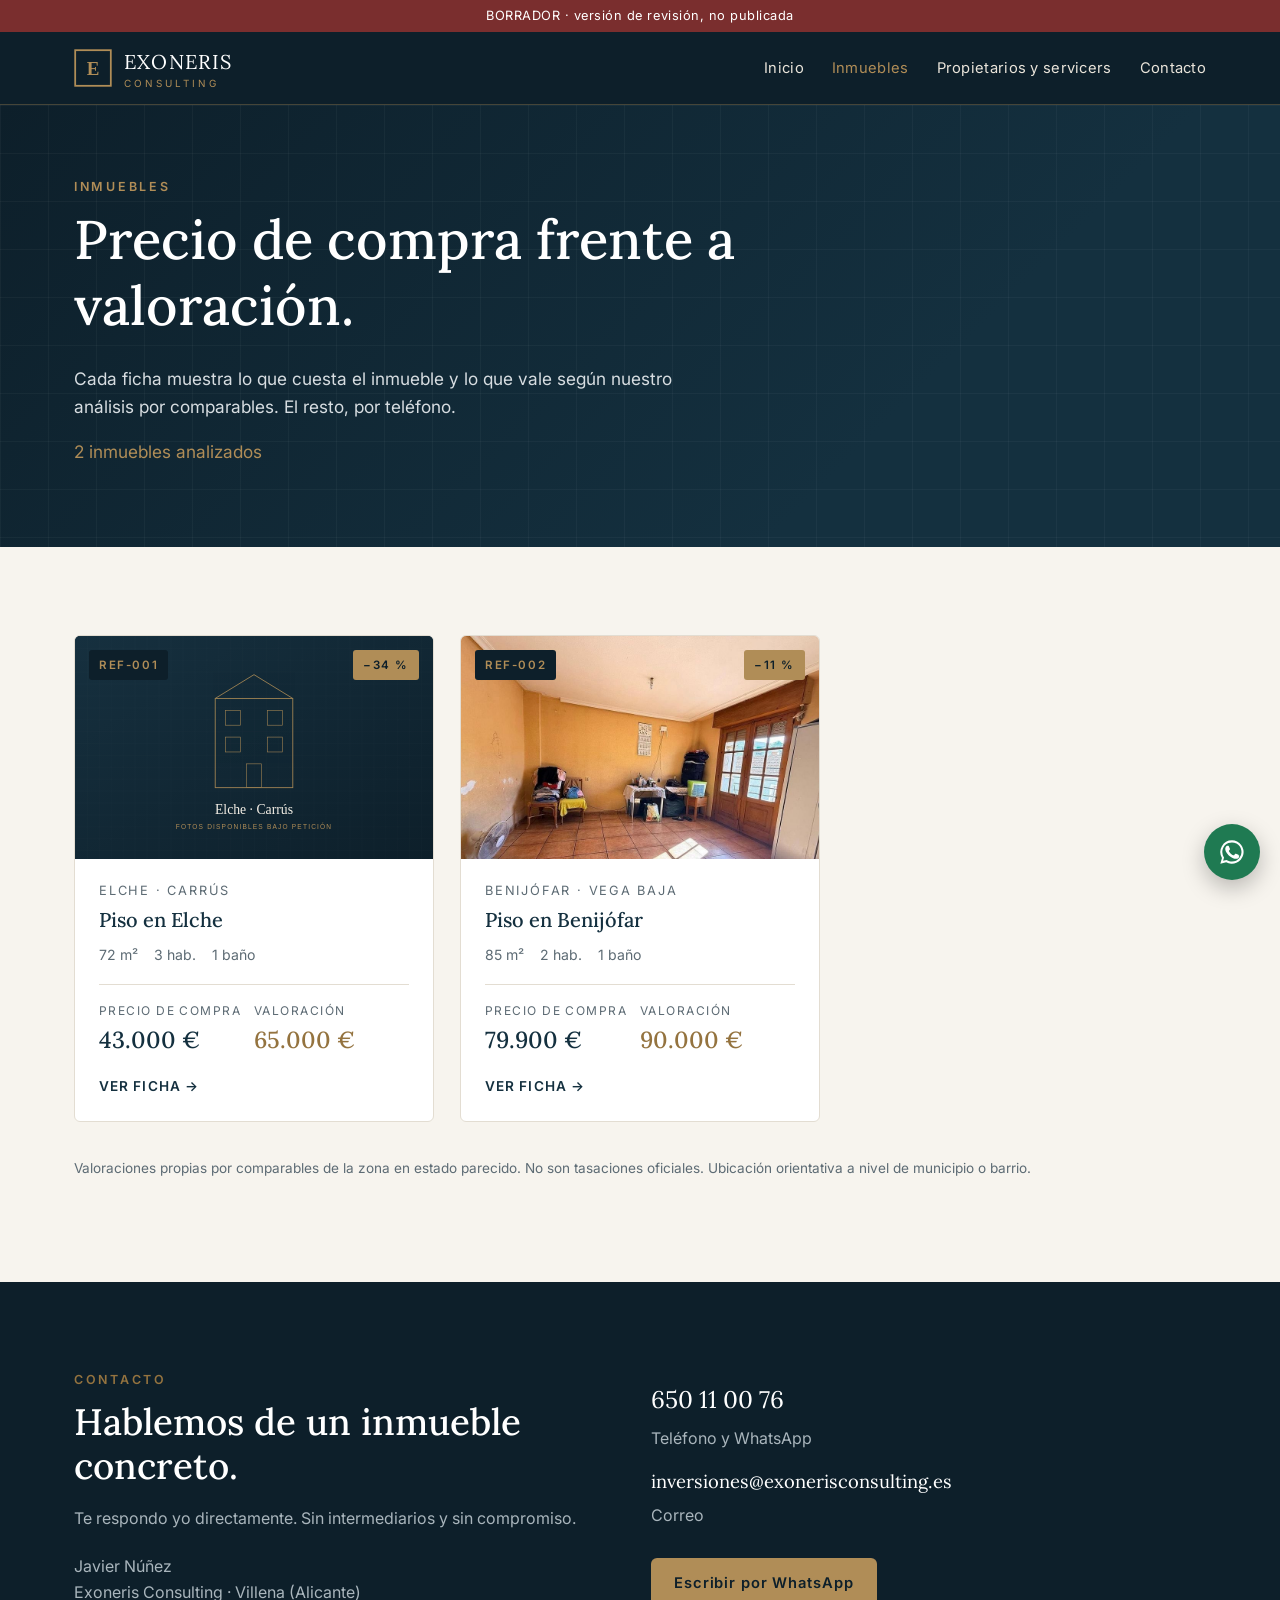
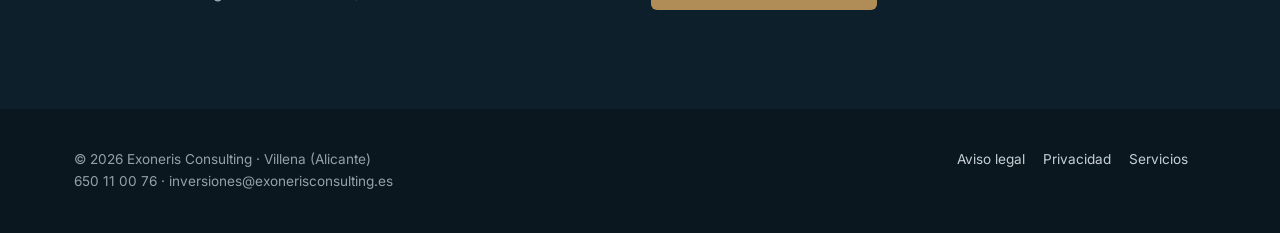
==== inmuebles.html @ ef9eaefe "Borrador web estático para vista previa." ====
<!DOCTYPE html>
<html lang="es">
<head>
<meta charset="utf-8">
<meta name="viewport" content="width=device-width,initial-scale=1">
<title>Inmuebles analizados · Exoneris Consulting</title>
<meta name="description" content="Inmuebles en Alicante, Valencia y Murcia con precio de compra frente a valoración propia.">
<meta name="robots" content="noindex,nofollow"><!-- BORRADOR: quitar al publicar -->
<link rel="icon" href="favicon.svg" type="image/svg+xml">
<link rel="stylesheet" href="assets/css/style.css">
</head>
<body>
<div class="draft-bar">BORRADOR · versión de revisión, no publicada</div>
<header class="site-header"><div class="wrap">
  <a class="brand" href="index.html"><img src="assets/img/logo.svg" alt=""><span class="name">EXONERIS<small>Consulting</small></span></a>
  <button class="menu-toggle" aria-label="Menú" aria-expanded="false">☰</button>
  <nav class="nav"><a href="index.html">Inicio</a><a href="inmuebles.html" class="active">Inmuebles</a><a href="servicios.html">Propietarios y servicers</a><a href="index.html#contacto">Contacto</a></nav>
</div></header>
<main>

<section class="hero" style="padding:72px 0 64px"><div class="wrap">
  <span class="eyebrow" style="color:var(--gold)">Inmuebles</span>
  <h1>Precio de compra frente a valoración.</h1>
  <p class="lead">Cada ficha muestra lo que cuesta el inmueble y lo que vale según nuestro análisis por comparables. El resto, por teléfono.</p>
  <p class="lead" id="contador" style="color:var(--gold);margin-top:16px"></p>
</div></section>
<section><div class="wrap">
  <div class="props" id="lista"><div class="empty">Cargando…</div></div>
  <p class="muted" style="font-size:.85rem;margin-top:36px">Valoraciones propias por comparables de la zona en estado parecido. No son tasaciones oficiales. Ubicación orientativa a nivel de municipio o barrio.</p>
</div></section>
<section class="contact" id="contacto"><div class="wrap grid-2">
  <div><span class="eyebrow">Contacto</span><h2>Hablemos de un inmueble concreto.</h2>
  <p class="muted">Te respondo yo directamente. Sin intermediarios y sin compromiso.</p>
  <p class="muted" style="margin-top:22px">Javier Núñez<br>Exoneris Consulting · Villena (Alicante)</p></div>
  <div>
    <a class="line" href="https://wa.me/34650110076?text=Hola%2C%20quiero%20informaci%C3%B3n" target="_blank" rel="noopener">650 11 00 76</a>
    <p class="muted">Teléfono y WhatsApp</p>
    <a class="line" style="font-size:1.15rem" href="mailto:inversiones@exonerisconsulting.es">inversiones@exonerisconsulting.es</a>
    <p class="muted">Correo</p>
    <a class="btn btn-gold" style="margin-top:14px" href="https://wa.me/34650110076?text=Hola%2C%20quiero%20informaci%C3%B3n" target="_blank" rel="noopener">Escribir por WhatsApp</a>
  </div>
</div></section>

</main>
<footer><div class="wrap">
  <div>© 2026 Exoneris Consulting · Villena (Alicante)<br>650 11 00 76 · inversiones@exonerisconsulting.es</div>
  <div><a href="aviso-legal.html">Aviso legal</a><a href="privacidad.html">Privacidad</a><a href="servicios.html">Servicios</a></div>
</div></footer>
<a class="wa-float" href="https://wa.me/34650110076?text=Hola%2C%20quiero%20informaci%C3%B3n" target="_blank" rel="noopener" aria-label="WhatsApp"><svg viewBox="0 0 24 24" aria-hidden="true"><path d="M17.5 14.4c-.3-.1-1.7-.8-2-.9-.3-.1-.5-.1-.7.1-.2.3-.8.9-.9 1.1-.2.2-.3.2-.6.1-.3-.1-1.2-.5-2.3-1.4-.9-.8-1.4-1.7-1.6-2-.2-.3 0-.5.1-.6l.4-.5c.1-.2.2-.3.3-.5.1-.2 0-.4 0-.5l-.9-2.2c-.2-.6-.5-.5-.7-.5h-.6c-.2 0-.5.1-.8.4-.3.3-1 1-1 2.5s1.1 2.9 1.2 3.1c.1.2 2.1 3.2 5.1 4.5.7.3 1.3.5 1.7.6.7.2 1.4.2 1.9.1.6-.1 1.7-.7 1.9-1.4.2-.7.2-1.2.2-1.4-.1-.1-.3-.2-.6-.3zM12 2a10 10 0 0 0-8.6 15.1L2 22l5-1.3A10 10 0 1 0 12 2zm0 18.2c-1.5 0-3-.4-4.3-1.2l-.3-.2-3 .8.8-2.9-.2-.3A8.2 8.2 0 1 1 12 20.2z"/></svg></a>
<script src="assets/js/app.js"></script>
</body>
</html>
---- assets/css/style.css ----
@font-face{font-family:"Lora";src:url("../fonts/Lora.ttf") format("truetype");font-weight:400 700;font-display:swap}
@font-face{font-family:"Inter";src:url("../fonts/Inter.ttf") format("truetype");font-weight:300 800;font-display:swap}
:root{
  --navy:#14303f;--navy-2:#0d1f2a;--gold:#b08d57;--gold-2:#94733f;
  --ivory:#f7f4ee;--paper:#fff;--ink:#1d2a33;--muted:#5d6b74;--line:#e3ddd2;
  --ok:#2f6b4f;--radius:6px;--max:1180px;
  --serif:"Lora",Georgia,"Times New Roman",serif;--sans:"Inter",system-ui,-apple-system,"Segoe UI",Arial,sans-serif;
}
*{box-sizing:border-box}
html{scroll-behavior:smooth}
body{margin:0;font-family:var(--sans);color:var(--ink);background:var(--ivory);line-height:1.6;font-size:16px;-webkit-font-smoothing:antialiased}
img{max-width:100%;display:block}
a{color:var(--navy)}
h1,h2,h3{font-family:var(--serif);font-weight:500;line-height:1.2;color:var(--navy);margin:0 0 .5em}
h1{font-size:clamp(2rem,4.6vw,3.4rem)}
h2{font-size:clamp(1.6rem,3vw,2.3rem)}
h3{font-size:1.25rem}
p{margin:0 0 1em}
.wrap{max-width:var(--max);margin:0 auto;padding:0 24px}
.eyebrow{font-size:.78rem;letter-spacing:.22em;text-transform:uppercase;color:var(--gold-2);font-weight:600;margin-bottom:.8em;display:block}
.muted{color:var(--muted)}
.draft-bar{background:#7a2e2e;color:#fff;text-align:center;font-size:.8rem;padding:6px 12px;letter-spacing:.04em}

/* Cabecera */
.site-header{background:var(--navy-2);color:#fff;position:sticky;top:0;z-index:50;border-bottom:1px solid rgba(176,141,87,.35)}
.site-header .wrap{display:flex;align-items:center;justify-content:space-between;height:72px}
.brand{display:flex;align-items:center;gap:12px;color:#fff;text-decoration:none}
.brand img{width:38px;height:38px}
.brand .name{font-family:var(--serif);font-size:1.25rem;letter-spacing:.06em}
.brand .name small{display:block;font-family:var(--sans);font-size:.62rem;letter-spacing:.32em;color:var(--gold);text-transform:uppercase;margin-top:-2px}
.nav{display:flex;gap:28px;align-items:center}
.nav a{color:#e9e4da;text-decoration:none;font-size:.92rem;letter-spacing:.02em}
.nav a:hover,.nav a.active{color:var(--gold)}
.nav .btn{color:var(--navy-2)}
.menu-toggle{display:none;background:none;border:1px solid rgba(255,255,255,.3);color:#fff;border-radius:4px;padding:6px 10px;font-size:1rem;cursor:pointer}

/* Botones */
.btn{display:inline-flex;align-items:center;gap:8px;justify-content:center;padding:13px 22px;border-radius:var(--radius);font-weight:600;font-size:.92rem;letter-spacing:.06em;text-decoration:none;border:1px solid transparent;cursor:pointer;transition:.2s}
.btn-gold{background:var(--gold);color:var(--navy-2)}
.btn-gold:hover{background:#c29c63}
.btn-outline{border-color:var(--gold);color:var(--gold);background:transparent}
.btn-outline:hover{background:rgba(176,141,87,.1)}
.btn-navy{background:var(--navy);color:#fff}
.btn-navy:hover{background:var(--navy-2)}
.btn-wa{background:#1f7a52;color:#fff;font-size:1rem;padding:16px 26px}
.btn-wa:hover{background:#18633f}
.btn svg{width:18px;height:18px}

/* Hero */
.hero{background:linear-gradient(135deg,var(--navy-2),var(--navy) 70%);color:#fff;padding:110px 0 100px;position:relative;overflow:hidden}
.hero::after{content:"";position:absolute;inset:0;background-image:linear-gradient(rgba(255,255,255,.035) 1px,transparent 1px),linear-gradient(90deg,rgba(255,255,255,.035) 1px,transparent 1px);background-size:48px 48px;pointer-events:none}
.hero .wrap{position:relative;z-index:1}
.hero h1{color:#fff;max-width:14em}
.hero .lema{font-family:var(--serif);font-style:italic;color:var(--gold);font-size:clamp(1.2rem,2.2vw,1.6rem);margin-bottom:1.2em}
.hero p.lead{color:#d7dde1;max-width:36em;font-size:1.08rem}
.hero .actions{display:flex;gap:14px;flex-wrap:wrap;margin-top:28px}
.hero .facts{display:flex;gap:44px;flex-wrap:wrap;margin-top:64px;padding-top:28px;border-top:1px solid rgba(176,141,87,.35)}
.hero .facts div{font-size:.85rem;color:#b9c3c9;letter-spacing:.04em}
.hero .facts strong{display:block;font-family:var(--serif);font-weight:500;font-size:1.5rem;color:#fff;letter-spacing:0}

section{padding:88px 0}
section.alt{background:var(--paper)}
.section-head{max-width:640px;margin-bottom:44px}

/* Servicios */
.grid-4{display:grid;grid-template-columns:repeat(4,1fr);gap:22px}
.grid-3{display:grid;grid-template-columns:repeat(3,1fr);gap:22px}
.grid-2{display:grid;grid-template-columns:repeat(2,1fr);gap:22px}
.card{background:var(--paper);border:1px solid var(--line);border-radius:var(--radius);padding:30px 26px}
section.alt .card{background:var(--ivory)}
.card .num{font-family:var(--serif);color:var(--gold);font-size:1.6rem;display:block;margin-bottom:10px}
.card p{color:var(--muted);font-size:.95rem;margin:0}

/* Método */
.steps{counter-reset:s;display:grid;grid-template-columns:repeat(3,1fr);gap:0;border-top:1px solid var(--line)}
.steps li{list-style:none;padding:28px 24px 0 0}
.steps li::before{counter-increment:s;content:"0" counter(s);font-family:var(--serif);color:var(--gold);font-size:1.1rem;display:block;margin-bottom:8px}
.steps{padding:0;margin:0}
.steps strong{display:block;color:var(--navy);margin-bottom:4px}
.steps span{color:var(--muted);font-size:.95rem}

/* Zona */
.zona{display:grid;grid-template-columns:1.1fr .9fr;gap:56px;align-items:center}
.zona ul{list-style:none;padding:0;margin:0}
.zona li{display:flex;justify-content:space-between;padding:16px 0;border-bottom:1px solid var(--line);font-family:var(--serif);font-size:1.25rem;color:var(--navy)}
.zona li span{font-family:var(--sans);font-size:.85rem;color:var(--muted);align-self:center}

/* Tarjetas de inmuebles */
.props{display:grid;grid-template-columns:repeat(auto-fill,minmax(330px,1fr));gap:26px}
.prop{background:var(--paper);border:1px solid var(--line);border-radius:var(--radius);overflow:hidden;display:flex;flex-direction:column;text-decoration:none;color:inherit;transition:box-shadow .2s,transform .2s}
.prop:hover{box-shadow:0 14px 34px rgba(13,31,42,.12);transform:translateY(-2px)}
.prop .ph{aspect-ratio:16/10;background:var(--navy);position:relative;overflow:hidden}
.prop .ph img{width:100%;height:100%;object-fit:cover}
.badge{position:absolute;top:14px;left:14px;background:var(--navy-2);color:var(--gold);font-size:.72rem;letter-spacing:.14em;padding:6px 10px;border-radius:3px;font-weight:600}
.badge.disc{left:auto;right:14px;background:var(--gold);color:var(--navy-2)}
.prop .body{padding:22px 24px 24px;display:flex;flex-direction:column;flex:1}
.prop .loc{font-size:.8rem;letter-spacing:.14em;text-transform:uppercase;color:var(--muted)}
.prop h3{margin:.3em 0 .6em}
.specs{display:flex;gap:16px;flex-wrap:wrap;font-size:.88rem;color:var(--muted);margin-bottom:18px}
.prices{display:grid;grid-template-columns:1fr 1fr;border-top:1px solid var(--line);padding-top:16px;margin-top:auto}
.prices div{font-size:.75rem;letter-spacing:.12em;text-transform:uppercase;color:var(--muted)}
.prices strong{display:block;font-family:var(--serif);font-size:1.45rem;font-weight:500;color:var(--navy);letter-spacing:0;text-transform:none}
.prices .val strong{color:var(--gold-2)}
.prop .more{margin-top:18px;font-size:.85rem;font-weight:600;letter-spacing:.08em;color:var(--navy);text-transform:uppercase}

/* Ficha */
.ficha-top{padding-top:44px;padding-bottom:24px}
.crumbs{font-size:.85rem;color:var(--muted);margin-bottom:18px}
.crumbs a{color:var(--muted)}
.ficha{display:grid;grid-template-columns:1.45fr 1fr;gap:44px;align-items:start;padding-bottom:88px}
.gallery .main{aspect-ratio:16/10;background:var(--navy);border-radius:var(--radius);overflow:hidden}
.gallery .main img{width:100%;height:100%;object-fit:cover}
.thumbs{display:grid;grid-template-columns:repeat(5,1fr);gap:8px;margin-top:8px}
.thumbs button{padding:0;border:2px solid transparent;border-radius:4px;overflow:hidden;cursor:pointer;aspect-ratio:16/10;background:none}
.thumbs button.on{border-color:var(--gold)}
.thumbs img{width:100%;height:100%;object-fit:cover}
.panel{background:var(--paper);border:1px solid var(--line);border-radius:var(--radius);padding:30px;position:sticky;top:96px}
.panel .ref{font-size:.75rem;letter-spacing:.18em;color:var(--gold-2);font-weight:600}
.compare{margin:22px 0;border:1px solid var(--line);border-radius:var(--radius);overflow:hidden}
.compare .row{display:flex;justify-content:space-between;align-items:baseline;padding:16px 18px;border-bottom:1px solid var(--line)}
.compare .row:last-child{border-bottom:none}
.compare .row span{font-size:.78rem;letter-spacing:.12em;text-transform:uppercase;color:var(--muted)}
.compare .row strong{font-family:var(--serif);font-weight:500;font-size:1.6rem;color:var(--navy)}
.compare .row.val strong{color:var(--gold-2)}
.compare .row.disc{background:var(--navy);}
.compare .row.disc span{color:#c9d2d7}
.compare .row.disc strong{color:#fff;font-size:1.3rem}
.dl{display:grid;grid-template-columns:1fr 1fr;gap:10px 18px;margin:0 0 20px;font-size:.92rem}
.dl dt{color:var(--muted)}
.dl dd{margin:0;text-align:right;font-weight:500}
.cta-box{border-top:1px solid var(--line);padding-top:22px;text-align:center}
.cta-box p{font-size:.95rem;color:var(--muted)}
.cta-box .btn{width:100%;margin-bottom:10px}
.nota{font-size:.78rem;color:var(--muted);margin-top:14px}

/* Contacto */
.contact{background:var(--navy-2);color:#fff}
.contact h2{color:#fff}
.contact .grid-2{align-items:center}
.contact a.line{display:block;color:#fff;text-decoration:none;font-family:var(--serif);font-size:1.5rem;margin-bottom:6px}
.contact .muted{color:#a9b5bc}

/* Pie */
footer{background:#0a171f;color:#93a1a9;font-size:.85rem;padding:40px 0}
footer .wrap{display:flex;justify-content:space-between;gap:20px;flex-wrap:wrap}
footer a{color:#c7cfd4;text-decoration:none;margin-right:18px}
footer a:hover{color:var(--gold)}

/* Textos legales */
.legal{max-width:820px;padding:64px 24px 88px;margin:0 auto}
.legal h2{font-size:1.35rem;margin-top:1.6em}
.revisar{background:#fff3cd;border:1px solid #e6cf7a;padding:2px 6px;border-radius:3px;font-size:.85em;font-weight:600;color:#6b5300}
.aviso-revisar{background:#fff3cd;border:1px solid #e6cf7a;padding:14px 18px;border-radius:var(--radius);margin-bottom:28px;color:#6b5300;font-size:.92rem}

.empty{padding:30px;border:1px dashed var(--line);border-radius:var(--radius);color:var(--muted);text-align:center}
.wa-float{position:fixed;right:20px;bottom:20px;width:56px;height:56px;border-radius:50%;background:#1f7a52;display:flex;align-items:center;justify-content:center;box-shadow:0 8px 22px rgba(0,0,0,.25);z-index:60}
.wa-float svg{width:28px;height:28px;fill:#fff}

@media (max-width:980px){
  .grid-4{grid-template-columns:repeat(2,1fr)}
  .grid-3,.steps{grid-template-columns:1fr}
  .ficha,.zona,.grid-2{grid-template-columns:1fr}
  .panel{position:static}
}
@media (max-width:760px){
  .menu-toggle{display:block}
  .nav{display:none;position:absolute;top:72px;left:0;right:0;background:var(--navy-2);flex-direction:column;align-items:flex-start;padding:18px 24px 24px;gap:16px;border-bottom:1px solid rgba(176,141,87,.35)}
  .nav.open{display:flex}
  .grid-4{grid-template-columns:1fr}
  .hero{padding:72px 0 64px}
  .hero .facts{gap:24px;margin-top:40px}
  section{padding:64px 0}
  .props{grid-template-columns:1fr}
  .thumbs{grid-template-columns:repeat(4,1fr)}
}
.compare .row strong,.prices strong{white-space:nowrap}
.compare .row{gap:12px}
@media (max-width:760px){.compare .row strong{font-size:1.35rem}.compare .row.disc strong{font-size:1.15rem}.panel{padding:22px}}
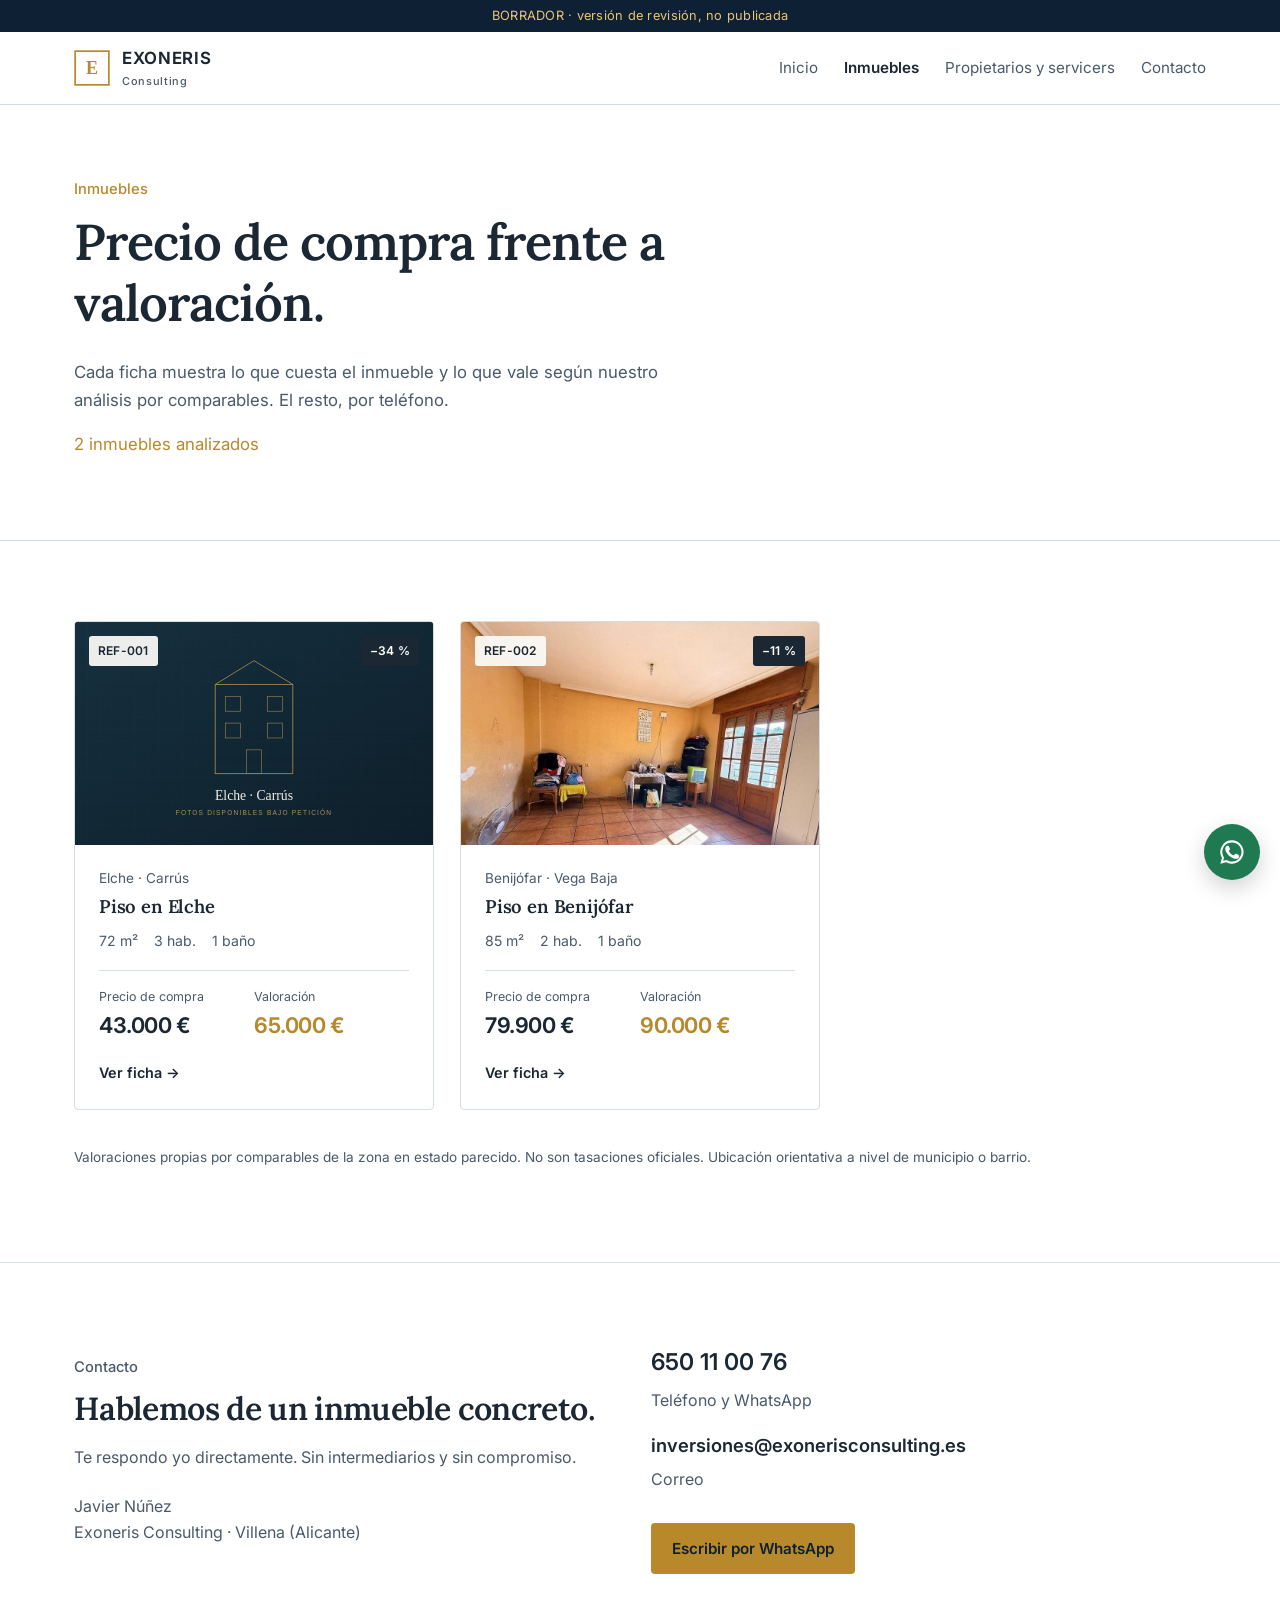
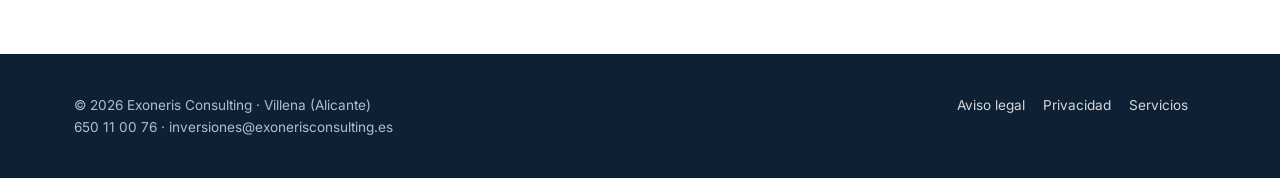
==== commit bab29998: "Portada v4: cobertura en toda España y paleta blanco, dorado y azul del logo." ====
--- a/inmuebles.html
+++ b/inmuebles.html
@@ -4,7 +4,7 @@
 <meta charset="utf-8">
 <meta name="viewport" content="width=device-width,initial-scale=1">
 <title>Inmuebles analizados · Exoneris Consulting</title>
-<meta name="description" content="Inmuebles en Alicante, Valencia y Murcia con precio de compra frente a valoración propia.">
+<meta name="description" content="Inmuebles en toda España con precio de compra frente a valoración propia.">
 <meta name="robots" content="noindex,nofollow"><!-- BORRADOR: quitar al publicar -->
 <link rel="icon" href="favicon.svg" type="image/svg+xml">
 <link rel="stylesheet" href="assets/css/style.css">
--- a/assets/css/style.css
+++ b/assets/css/style.css
@@ -1,130 +1,148 @@
+@font-face{font-family:"Inter";src:url("../fonts/Inter.ttf") format("truetype");font-weight:300 800;font-display:swap}
 @font-face{font-family:"Lora";src:url("../fonts/Lora.ttf") format("truetype");font-weight:400 700;font-display:swap}
-@font-face{font-family:"Inter";src:url("../fonts/Inter.ttf") format("truetype");font-weight:300 800;font-display:swap}
 :root{
-  --navy:#14303f;--navy-2:#0d1f2a;--gold:#b08d57;--gold-2:#94733f;
-  --ivory:#f7f4ee;--paper:#fff;--ink:#1d2a33;--muted:#5d6b74;--line:#e3ddd2;
-  --ok:#2f6b4f;--radius:6px;--max:1180px;
-  --serif:"Lora",Georgia,"Times New Roman",serif;--sans:"Inter",system-ui,-apple-system,"Segoe UI",Arial,sans-serif;
+  --ink:#1b2733;--muted:#4a5a6a;--paper:#ffffff;--white:#ffffff;--line:#d5dde5;
+  --accent:#b8892b;--accent-2:#7a5410;--ok:#1f7a4d;
+  --navy:#0e2033;--navy-2:#16304a;--navy-3:#1f3f5e;
+  --gold:#b8892b;--gold-2:#7a5410;--gold-light:#e8c477;--ivory:#ffffff;
+  --sand:#fbf1dc;--draft-h:32px;--header-h:72px;
+  --radius:4px;--max:1180px;
+  --sans:"Inter",system-ui,-apple-system,"Segoe UI",Arial,sans-serif;
+  --serif:"Lora",Georgia,"Times New Roman",serif;
 }
 *{box-sizing:border-box}
 html{scroll-behavior:smooth}
-body{margin:0;font-family:var(--sans);color:var(--ink);background:var(--ivory);line-height:1.6;font-size:16px;-webkit-font-smoothing:antialiased}
+body{margin:0;font-family:var(--sans);color:var(--ink);background:var(--paper);line-height:1.65;font-size:16px;-webkit-font-smoothing:antialiased}
 img{max-width:100%;display:block}
-a{color:var(--navy)}
-h1,h2,h3{font-family:var(--serif);font-weight:500;line-height:1.2;color:var(--navy);margin:0 0 .5em}
-h1{font-size:clamp(2rem,4.6vw,3.4rem)}
-h2{font-size:clamp(1.6rem,3vw,2.3rem)}
-h3{font-size:1.25rem}
+a{color:var(--ink)}
+h1,h2,h3{font-family:var(--serif);font-weight:600;line-height:1.22;letter-spacing:-.02em;color:var(--ink);margin:0 0 .5em}
+h1{font-size:clamp(2rem,4.4vw,3.15rem)}
+h2{font-size:clamp(1.45rem,2.6vw,2rem)}
+h3{font-size:1.15rem;letter-spacing:-.01em}
 p{margin:0 0 1em}
 .wrap{max-width:var(--max);margin:0 auto;padding:0 24px}
-.eyebrow{font-size:.78rem;letter-spacing:.22em;text-transform:uppercase;color:var(--gold-2);font-weight:600;margin-bottom:.8em;display:block}
+.eyebrow,.section-label{font-size:.92rem;letter-spacing:0;text-transform:none;color:var(--muted);font-weight:500;margin:0 0 .65em;display:block}
 .muted{color:var(--muted)}
-.draft-bar{background:#7a2e2e;color:#fff;text-align:center;font-size:.8rem;padding:6px 12px;letter-spacing:.04em}
+.draft-bar{background:var(--navy);color:var(--gold-light);text-align:center;font-size:.8rem;padding:6px 12px;letter-spacing:.02em;line-height:1.35;position:sticky;top:0;z-index:80;min-height:var(--draft-h);display:flex;align-items:center;justify-content:center;box-sizing:border-box}
 
 /* Cabecera */
-.site-header{background:var(--navy-2);color:#fff;position:sticky;top:0;z-index:50;border-bottom:1px solid rgba(176,141,87,.35)}
+.site-header{background:var(--white);color:var(--ink);position:sticky;top:var(--draft-h);z-index:70;border-bottom:1px solid var(--line)}
 .site-header .wrap{display:flex;align-items:center;justify-content:space-between;height:72px}
-.brand{display:flex;align-items:center;gap:12px;color:#fff;text-decoration:none}
-.brand img{width:38px;height:38px}
-.brand .name{font-family:var(--serif);font-size:1.25rem;letter-spacing:.06em}
-.brand .name small{display:block;font-family:var(--sans);font-size:.62rem;letter-spacing:.32em;color:var(--gold);text-transform:uppercase;margin-top:-2px}
-.nav{display:flex;gap:28px;align-items:center}
-.nav a{color:#e9e4da;text-decoration:none;font-size:.92rem;letter-spacing:.02em}
-.nav a:hover,.nav a.active{color:var(--gold)}
-.nav .btn{color:var(--navy-2)}
-.menu-toggle{display:none;background:none;border:1px solid rgba(255,255,255,.3);color:#fff;border-radius:4px;padding:6px 10px;font-size:1rem;cursor:pointer}
+.brand{display:flex;align-items:center;gap:12px;color:var(--ink);text-decoration:none}
+.brand img{width:36px;height:36px}
+.logo-on-dark{display:none}
+.brand .name{font-family:var(--sans);font-size:1.05rem;letter-spacing:.04em;font-weight:650}
+.brand .name small{display:block;font-family:var(--sans);font-size:.68rem;letter-spacing:.06em;color:var(--muted);text-transform:none;font-weight:500;margin-top:1px}
+.nav{display:flex;gap:26px;align-items:center}
+.nav a{color:var(--muted);text-decoration:none;font-size:.95rem}
+.nav a:hover,.nav a.active{color:var(--ink);font-weight:600}
+.nav .btn{color:var(--white)}
+.menu-toggle{display:none;background:none;border:1px solid var(--line);color:var(--ink);border-radius:4px;padding:6px 10px;font-size:1rem;cursor:pointer}
 
 /* Botones */
-.btn{display:inline-flex;align-items:center;gap:8px;justify-content:center;padding:13px 22px;border-radius:var(--radius);font-weight:600;font-size:.92rem;letter-spacing:.06em;text-decoration:none;border:1px solid transparent;cursor:pointer;transition:.2s}
-.btn-gold{background:var(--gold);color:var(--navy-2)}
-.btn-gold:hover{background:#c29c63}
-.btn-outline{border-color:var(--gold);color:var(--gold);background:transparent}
-.btn-outline:hover{background:rgba(176,141,87,.1)}
+.btn{display:inline-flex;align-items:center;gap:8px;justify-content:center;padding:12px 20px;border-radius:var(--radius);font-weight:600;font-size:.95rem;letter-spacing:0;text-decoration:none;border:1px solid transparent;cursor:pointer;transition:background .15s,border-color .15s,color .15s}
+.btn-gold{background:var(--gold);color:var(--navy)}
+.btn-gold:hover{background:#c49a3a;color:var(--navy)}
+.btn-outline{border-color:var(--navy);color:var(--navy);background:transparent}
+.btn-outline:hover{background:rgba(14,32,51,.06)}
 .btn-navy{background:var(--navy);color:#fff}
 .btn-navy:hover{background:var(--navy-2)}
 .btn-wa{background:#1f7a52;color:#fff;font-size:1rem;padding:16px 26px}
 .btn-wa:hover{background:#18633f}
 .btn svg{width:18px;height:18px}
 
-/* Hero */
-.hero{background:linear-gradient(135deg,var(--navy-2),var(--navy) 70%);color:#fff;padding:110px 0 100px;position:relative;overflow:hidden}
-.hero::after{content:"";position:absolute;inset:0;background-image:linear-gradient(rgba(255,255,255,.035) 1px,transparent 1px),linear-gradient(90deg,rgba(255,255,255,.035) 1px,transparent 1px);background-size:48px 48px;pointer-events:none}
+/* Hero interior (inmuebles, servicios) */
+.hero{background:var(--white);color:var(--ink);padding:72px 0 56px;position:relative;overflow:hidden;border-bottom:1px solid var(--line)}
+.hero::after{content:none}
 .hero .wrap{position:relative;z-index:1}
-.hero h1{color:#fff;max-width:14em}
-.hero .lema{font-family:var(--serif);font-style:italic;color:var(--gold);font-size:clamp(1.2rem,2.2vw,1.6rem);margin-bottom:1.2em}
-.hero p.lead{color:#d7dde1;max-width:36em;font-size:1.08rem}
-.hero .actions{display:flex;gap:14px;flex-wrap:wrap;margin-top:28px}
-.hero .facts{display:flex;gap:44px;flex-wrap:wrap;margin-top:64px;padding-top:28px;border-top:1px solid rgba(176,141,87,.35)}
-.hero .facts div{font-size:.85rem;color:#b9c3c9;letter-spacing:.04em}
-.hero .facts strong{display:block;font-family:var(--serif);font-weight:500;font-size:1.5rem;color:#fff;letter-spacing:0}
-
-section{padding:88px 0}
-section.alt{background:var(--paper)}
-.section-head{max-width:640px;margin-bottom:44px}
+.hero h1{color:var(--ink);max-width:16em}
+.hero .lema{font-family:var(--sans);font-style:normal;color:var(--ink);font-size:1.15rem;margin-bottom:1.1em;font-weight:500}
+.hero p.lead{color:var(--muted);max-width:38em;font-size:1.05rem}
+.hero .actions{display:flex;gap:12px;flex-wrap:wrap;margin-top:28px}
+.hero .facts{display:none}
+
+/* Portada: héroe editorial + vídeo */
+.home-hero{background:var(--white);padding:56px 0 64px;border-bottom:1px solid var(--line)}
+.home-hero-grid{display:grid;grid-template-columns:minmax(0,1fr) minmax(0,1.15fr);gap:48px;align-items:center}
+.home-kicker{margin:0 0 14px;color:var(--muted);font-size:.95rem}
+.home-hero h1{margin-bottom:.45em}
+.home-line{font-size:1.12rem;font-weight:550;color:var(--ink);margin:0 0 1em;font-style:normal}
+.home-hero .lead{color:var(--muted);max-width:36em;font-size:1.05rem}
+.home-hero .actions{display:flex;gap:12px;flex-wrap:wrap;margin-top:28px}
+.home-hero-media{margin:0}
+.home-hero-media video{width:100%;aspect-ratio:16/9;object-fit:cover;background:#ece8e1;border:1px solid var(--line);border-radius:6px;display:block}
+.home-hero-media figcaption{margin-top:10px;font-size:.82rem;line-height:1.45;color:var(--muted)}
+@media (prefers-reduced-motion:reduce){
+  html{scroll-behavior:auto}
+}
+
+section{padding:80px 0}
+section.alt{background:#f4f6f8}
+.section-head{max-width:640px;margin-bottom:40px}
 
 /* Servicios */
-.grid-4{display:grid;grid-template-columns:repeat(4,1fr);gap:22px}
-.grid-3{display:grid;grid-template-columns:repeat(3,1fr);gap:22px}
+.grid-4{display:grid;grid-template-columns:repeat(4,1fr);gap:18px}
+.grid-3{display:grid;grid-template-columns:repeat(3,1fr);gap:18px}
 .grid-2{display:grid;grid-template-columns:repeat(2,1fr);gap:22px}
-.card{background:var(--paper);border:1px solid var(--line);border-radius:var(--radius);padding:30px 26px}
-section.alt .card{background:var(--ivory)}
-.card .num{font-family:var(--serif);color:var(--gold);font-size:1.6rem;display:block;margin-bottom:10px}
+.card{background:var(--white);border:1px solid var(--line);border-radius:var(--radius);padding:26px 22px}
+section.alt .card{background:var(--paper)}
+.card .num{font-family:var(--sans);color:var(--muted);font-size:.85rem;display:block;margin-bottom:10px;font-weight:600}
 .card p{color:var(--muted);font-size:.95rem;margin:0}
 
 /* Método */
 .steps{counter-reset:s;display:grid;grid-template-columns:repeat(3,1fr);gap:0;border-top:1px solid var(--line)}
 .steps li{list-style:none;padding:28px 24px 0 0}
-.steps li::before{counter-increment:s;content:"0" counter(s);font-family:var(--serif);color:var(--gold);font-size:1.1rem;display:block;margin-bottom:8px}
+.steps li::before{counter-increment:s;content:"0" counter(s);font-family:var(--sans);color:var(--muted);font-size:.85rem;display:block;margin-bottom:8px;font-weight:600}
 .steps{padding:0;margin:0}
-.steps strong{display:block;color:var(--navy);margin-bottom:4px}
+.steps strong{display:block;color:var(--ink);margin-bottom:4px}
 .steps span{color:var(--muted);font-size:.95rem}
 
 /* Zona */
 .zona{display:grid;grid-template-columns:1.1fr .9fr;gap:56px;align-items:center}
 .zona ul{list-style:none;padding:0;margin:0}
-.zona li{display:flex;justify-content:space-between;padding:16px 0;border-bottom:1px solid var(--line);font-family:var(--serif);font-size:1.25rem;color:var(--navy)}
-.zona li span{font-family:var(--sans);font-size:.85rem;color:var(--muted);align-self:center}
+.zona li{display:flex;justify-content:space-between;padding:16px 0;border-bottom:1px solid var(--line);font-family:var(--sans);font-size:1.15rem;color:var(--ink);font-weight:550}
+.zona li span{font-family:var(--sans);font-size:.85rem;color:var(--muted);align-self:center;font-weight:400}
 
 /* Tarjetas de inmuebles */
 .props{display:grid;grid-template-columns:repeat(auto-fill,minmax(330px,1fr));gap:26px}
-.prop{background:var(--paper);border:1px solid var(--line);border-radius:var(--radius);overflow:hidden;display:flex;flex-direction:column;text-decoration:none;color:inherit;transition:box-shadow .2s,transform .2s}
-.prop:hover{box-shadow:0 14px 34px rgba(13,31,42,.12);transform:translateY(-2px)}
-.prop .ph{aspect-ratio:16/10;background:var(--navy);position:relative;overflow:hidden}
+.prop{background:var(--white);border:1px solid var(--line);border-radius:var(--radius);overflow:hidden;display:flex;flex-direction:column;text-decoration:none;color:inherit;transition:box-shadow .2s}
+.prop:hover{box-shadow:0 10px 28px rgba(14,32,51,.10)}
+.prop .ph{aspect-ratio:16/10;background:#2a2c2f;position:relative;overflow:hidden}
 .prop .ph img{width:100%;height:100%;object-fit:cover}
-.badge{position:absolute;top:14px;left:14px;background:var(--navy-2);color:var(--gold);font-size:.72rem;letter-spacing:.14em;padding:6px 10px;border-radius:3px;font-weight:600}
-.badge.disc{left:auto;right:14px;background:var(--gold);color:var(--navy-2)}
+.badge{position:absolute;top:14px;left:14px;background:rgba(251,250,247,.94);color:var(--ink);font-size:.75rem;letter-spacing:.02em;padding:5px 9px;border-radius:3px;font-weight:600}
+.badge.disc{left:auto;right:14px;background:var(--ink);color:#fff}
 .prop .body{padding:22px 24px 24px;display:flex;flex-direction:column;flex:1}
-.prop .loc{font-size:.8rem;letter-spacing:.14em;text-transform:uppercase;color:var(--muted)}
+.prop .loc{font-size:.85rem;letter-spacing:0;text-transform:none;color:var(--muted)}
 .prop h3{margin:.3em 0 .6em}
 .specs{display:flex;gap:16px;flex-wrap:wrap;font-size:.88rem;color:var(--muted);margin-bottom:18px}
 .prices{display:grid;grid-template-columns:1fr 1fr;border-top:1px solid var(--line);padding-top:16px;margin-top:auto}
-.prices div{font-size:.75rem;letter-spacing:.12em;text-transform:uppercase;color:var(--muted)}
-.prices strong{display:block;font-family:var(--serif);font-size:1.45rem;font-weight:500;color:var(--navy);letter-spacing:0;text-transform:none}
-.prices .val strong{color:var(--gold-2)}
-.prop .more{margin-top:18px;font-size:.85rem;font-weight:600;letter-spacing:.08em;color:var(--navy);text-transform:uppercase}
+.prices div{font-size:.78rem;letter-spacing:0;text-transform:none;color:var(--muted)}
+.prices strong{display:block;font-family:var(--sans);font-size:1.35rem;font-weight:650;color:var(--ink);letter-spacing:-.02em;text-transform:none}
+.prices .val strong{color:var(--accent)}
+.prop .more{margin-top:18px;font-size:.9rem;font-weight:600;letter-spacing:0;color:var(--ink);text-transform:none}
 
 /* Ficha */
 .ficha-top{padding-top:44px;padding-bottom:24px}
 .crumbs{font-size:.85rem;color:var(--muted);margin-bottom:18px}
 .crumbs a{color:var(--muted)}
 .ficha{display:grid;grid-template-columns:1.45fr 1fr;gap:44px;align-items:start;padding-bottom:88px}
-.gallery .main{aspect-ratio:16/10;background:var(--navy);border-radius:var(--radius);overflow:hidden}
+.gallery .main{aspect-ratio:16/10;background:#2a2c2f;border-radius:var(--radius);overflow:hidden}
 .gallery .main img{width:100%;height:100%;object-fit:cover}
 .thumbs{display:grid;grid-template-columns:repeat(5,1fr);gap:8px;margin-top:8px}
 .thumbs button{padding:0;border:2px solid transparent;border-radius:4px;overflow:hidden;cursor:pointer;aspect-ratio:16/10;background:none}
-.thumbs button.on{border-color:var(--gold)}
+.thumbs button.on{border-color:var(--ink)}
 .thumbs img{width:100%;height:100%;object-fit:cover}
-.panel{background:var(--paper);border:1px solid var(--line);border-radius:var(--radius);padding:30px;position:sticky;top:96px}
-.panel .ref{font-size:.75rem;letter-spacing:.18em;color:var(--gold-2);font-weight:600}
+.panel{background:var(--white);border:1px solid var(--line);border-radius:var(--radius);padding:30px;position:sticky;top:96px}
+.panel .ref{font-size:.8rem;letter-spacing:.02em;color:var(--muted);font-weight:600}
 .compare{margin:22px 0;border:1px solid var(--line);border-radius:var(--radius);overflow:hidden}
 .compare .row{display:flex;justify-content:space-between;align-items:baseline;padding:16px 18px;border-bottom:1px solid var(--line)}
 .compare .row:last-child{border-bottom:none}
-.compare .row span{font-size:.78rem;letter-spacing:.12em;text-transform:uppercase;color:var(--muted)}
-.compare .row strong{font-family:var(--serif);font-weight:500;font-size:1.6rem;color:var(--navy)}
-.compare .row.val strong{color:var(--gold-2)}
-.compare .row.disc{background:var(--navy);}
-.compare .row.disc span{color:#c9d2d7}
-.compare .row.disc strong{color:#fff;font-size:1.3rem}
+.compare .row span{font-size:.8rem;letter-spacing:0;text-transform:none;color:var(--muted)}
+.compare .row strong{font-family:var(--sans);font-weight:650;font-size:1.45rem;color:var(--ink)}
+.compare .row.val strong{color:var(--accent)}
+.compare .row.disc{background:var(--ink)}
+.compare .row.disc span{color:#d5d7da}
+.compare .row.disc strong{color:#fff;font-size:1.25rem}
 .dl{display:grid;grid-template-columns:1fr 1fr;gap:10px 18px;margin:0 0 20px;font-size:.92rem}
 .dl dt{color:var(--muted)}
 .dl dd{margin:0;text-align:right;font-weight:500}
@@ -134,17 +152,17 @@
 .nota{font-size:.78rem;color:var(--muted);margin-top:14px}
 
 /* Contacto */
-.contact{background:var(--navy-2);color:#fff}
-.contact h2{color:#fff}
+.contact{background:var(--white);color:var(--ink);border-top:1px solid var(--line)}
+.contact h2{color:var(--ink)}
 .contact .grid-2{align-items:center}
-.contact a.line{display:block;color:#fff;text-decoration:none;font-family:var(--serif);font-size:1.5rem;margin-bottom:6px}
-.contact .muted{color:#a9b5bc}
+.contact a.line{display:block;color:var(--ink);text-decoration:none;font-family:var(--sans);font-size:1.45rem;margin-bottom:6px;font-weight:600}
+.contact .muted{color:var(--muted)}
 
 /* Pie */
-footer{background:#0a171f;color:#93a1a9;font-size:.85rem;padding:40px 0}
+footer{background:var(--navy);color:#aebfd0;font-size:.85rem;padding:40px 0}
 footer .wrap{display:flex;justify-content:space-between;gap:20px;flex-wrap:wrap}
-footer a{color:#c7cfd4;text-decoration:none;margin-right:18px}
-footer a:hover{color:var(--gold)}
+footer a{color:#d5d7da;text-decoration:none;margin-right:18px}
+footer a:hover{color:#fff}
 
 /* Textos legales */
 .legal{max-width:820px;padding:64px 24px 88px;margin:0 auto}
@@ -153,26 +171,169 @@
 .aviso-revisar{background:#fff3cd;border:1px solid #e6cf7a;padding:14px 18px;border-radius:var(--radius);margin-bottom:28px;color:#6b5300;font-size:.92rem}
 
 .empty{padding:30px;border:1px dashed var(--line);border-radius:var(--radius);color:var(--muted);text-align:center}
-.wa-float{position:fixed;right:20px;bottom:20px;width:56px;height:56px;border-radius:50%;background:#1f7a52;display:flex;align-items:center;justify-content:center;box-shadow:0 8px 22px rgba(0,0,0,.25);z-index:60}
+.wa-float{position:fixed;right:20px;bottom:20px;width:56px;height:56px;border-radius:50%;background:#1f7a52;display:flex;align-items:center;justify-content:center;box-shadow:0 8px 22px rgba(0,0,0,.18);z-index:60}
 .wa-float svg{width:28px;height:28px;fill:#fff}
 
 @media (max-width:980px){
   .grid-4{grid-template-columns:repeat(2,1fr)}
   .grid-3,.steps{grid-template-columns:1fr}
-  .ficha,.zona,.grid-2{grid-template-columns:1fr}
+  .ficha,.zona,.grid-2,.home-hero-grid{grid-template-columns:1fr}
   .panel{position:static}
+  .home-hero{padding:40px 0 48px}
+  .home-hero-grid{gap:28px}
 }
 @media (max-width:760px){
   .menu-toggle{display:block}
-  .nav{display:none;position:absolute;top:72px;left:0;right:0;background:var(--navy-2);flex-direction:column;align-items:flex-start;padding:18px 24px 24px;gap:16px;border-bottom:1px solid rgba(176,141,87,.35)}
+  .nav{display:none;position:absolute;top:72px;left:0;right:0;background:var(--white);flex-direction:column;align-items:flex-start;padding:18px 24px 24px;gap:16px;border-bottom:1px solid var(--line)}
   .nav.open{display:flex}
   .grid-4{grid-template-columns:1fr}
-  .hero{padding:72px 0 64px}
-  .hero .facts{gap:24px;margin-top:40px}
-  section{padding:64px 0}
+  .hero{padding:52px 0 44px}
+  section{padding:56px 0}
   .props{grid-template-columns:1fr}
   .thumbs{grid-template-columns:repeat(4,1fr)}
 }
 .compare .row strong,.prices strong{white-space:nowrap}
 .compare .row{gap:12px}
 @media (max-width:760px){.compare .row strong{font-size:1.35rem}.compare .row.disc strong{font-size:1.15rem}.panel{padding:22px}}
+
+
+/* Portada fotográfica */
+.btn-light{background:#fff;color:var(--navy);border-color:#fff}
+.btn-light:hover{background:var(--gold-light);color:var(--navy);border-color:var(--gold-light)}
+.btn-ghost{background:rgba(255,255,255,.08);color:#fff;border-color:rgba(255,255,255,.85)}
+.btn-ghost:hover{background:rgba(255,255,255,.16);color:#fff}
+
+body.home .logo-on-light{display:none}
+body.home .logo-on-dark{display:block}
+body.home .site-header{
+  background:transparent;
+  border-bottom-color:transparent;
+  color:#fff;
+  transition:background .25s ease,border-color .25s ease,box-shadow .25s ease;
+}
+body.home .site-header .brand,
+body.home .site-header .brand .name,
+body.home .site-header .nav a{color:rgba(255,255,255,.92)}
+body.home .site-header .brand .name small{color:var(--gold-light)}
+body.home .site-header .nav a:hover{color:#fff}
+body.home .site-header .nav a.active{color:var(--gold-light)}
+body.home .site-header .menu-toggle{color:#fff;border-color:rgba(255,255,255,.4)}
+body.home .site-header.is-solid,
+body.home .site-header:has(.nav.open){
+  background:rgba(14,32,51,.94);
+  border-bottom-color:rgba(255,255,255,.08);
+  box-shadow:0 8px 28px rgba(14,32,51,.22);
+}
+
+.photo-hero{
+  position:relative;
+  min-height:calc(100svh - var(--draft-h));
+  margin-top:calc(var(--header-h) * -1);
+  display:flex;
+  align-items:flex-end;
+  color:#fff;
+  overflow:hidden;
+}
+.photo-hero-media,
+.photo-hero-wash{position:absolute;inset:0}
+.photo-hero-media img{width:100%;height:100%;object-fit:cover;object-position:62% 46%;display:block}
+.photo-hero-wash{
+  background:
+    linear-gradient(90deg, rgba(14,32,51,.82) 0%, rgba(14,32,51,.55) 38%, rgba(14,32,51,.22) 68%, rgba(22,48,72,.16) 100%),
+    linear-gradient(180deg, rgba(14,32,51,.40) 0%, rgba(14,32,51,.12) 32%, rgba(14,32,51,.28) 68%, rgba(14,32,51,.78) 100%),
+    linear-gradient(135deg, rgba(14,32,51,.22) 0%, transparent 50%, rgba(184,137,43,.16) 100%);
+}
+.photo-hero-copy{
+  position:relative;
+  z-index:2;
+  width:100%;
+  padding-top:calc(var(--header-h) + 28px);
+  padding-bottom:clamp(40px, 8vh, 92px);
+}
+.photo-hero .home-kicker{margin:0 0 14px;color:var(--gold-light);font-size:.95rem;font-weight:500}
+.photo-hero h1{
+  color:#fff;
+  font-size:clamp(2.05rem, 5.1vw, 3.55rem);
+  line-height:1.12;
+  letter-spacing:-.03em;
+  max-width:13.5em;
+  margin-bottom:.4em;
+  text-shadow:0 2px 28px rgba(0,0,0,.28);
+}
+.photo-hero .home-line{
+  font-size:clamp(1.12rem, 2.1vw, 1.38rem);
+  font-weight:550;
+  color:#fff;
+  margin:0 0 1em;
+  max-width:22em;
+}
+.photo-hero .lead{color:rgba(255,255,255,.88);max-width:34em;font-size:1.05rem;margin-bottom:0}
+.photo-hero .actions{display:flex;gap:12px;flex-wrap:wrap;margin-top:28px}
+
+.mercados{background:#f4f6f8}
+.markets{display:grid;grid-template-columns:repeat(3,1fr);gap:18px}
+.market{background:var(--white);border:1px solid var(--line);border-radius:var(--radius);padding:28px 24px 30px;border-top:3px solid var(--navy)}
+.market-subastas{border-top-color:var(--navy)}
+.market-npl{border-top-color:var(--gold)}
+.market-reo{border-top-color:var(--navy-3)}
+.market h3{margin-bottom:.45em}
+.market p{color:var(--muted);margin:0}
+
+.terreno{background:var(--white);border-top:1px solid var(--line);border-bottom:1px solid var(--line)}
+.terreno-grid{display:grid;grid-template-columns:minmax(0,.9fr) minmax(0,1.1fr);gap:56px;align-items:center}
+.terreno-media{margin:0}
+.terreno-media img{width:100%;height:min(640px,78vh);object-fit:cover;object-position:center 28%;border-radius:4px;display:block;background:var(--line)}
+.terreno-list{list-style:none;padding:0;margin:28px 0 0}
+.terreno-list li{padding:16px 0;border-top:1px solid var(--line)}
+.terreno-list strong{display:block;color:var(--ink);margin-bottom:4px}
+.terreno-list span{color:var(--muted);font-size:.95rem}
+
+.metodo-video{background:var(--navy);color:#fff}
+.metodo-video h2{color:#fff}
+.metodo-video .muted{color:rgba(255,255,255,.78)}
+.metodo-video .section-label{color:var(--gold-light)}
+.metodo-video-grid{display:grid;grid-template-columns:minmax(0,.9fr) minmax(0,1.15fr);gap:48px;align-items:center}
+.metodo-video-media{margin:0}
+.metodo-video video{width:100%;aspect-ratio:16/9;object-fit:cover;border-radius:6px;background:#0c1016;display:block}
+
+.zona-foto{position:relative;color:#fff;padding:110px 0;overflow:hidden;min-height:540px;display:flex;align-items:center}
+.zona-foto-media,.zona-foto-wash{position:absolute;inset:0}
+.zona-foto-media img{width:100%;height:100%;object-fit:cover;object-position:center 72%;display:block}
+.zona-foto-wash{
+  background:
+    linear-gradient(90deg, rgba(14,32,51,.68) 0%, rgba(14,32,51,.40) 40%, rgba(14,32,51,.18) 100%),
+    linear-gradient(180deg, rgba(14,32,51,.18) 0%, rgba(14,32,51,.12) 45%, rgba(14,32,51,.42) 100%),
+    linear-gradient(135deg, rgba(14,32,51,.18) 0%, transparent 52%, rgba(184,137,43,.12) 100%);
+}
+.zona-foto-copy{position:relative;z-index:2;max-width:640px}
+.zona-foto h2{color:#fff;text-shadow:0 2px 22px rgba(0,0,0,.35)}
+.zona-foto .section-label{color:var(--gold-light)}
+.zona-foto p{color:rgba(255,255,255,.9);max-width:30em;text-shadow:0 1px 16px rgba(0,0,0,.35)}
+.zona-foto ul{list-style:none;padding:0;margin:28px 0 0;max-width:420px}
+.zona-foto li{display:flex;justify-content:space-between;padding:14px 0;border-bottom:1px solid rgba(255,255,255,.22);font-size:1.15rem;font-weight:550}
+.zona-foto li span{font-size:.85rem;color:rgba(255,255,255,.84);align-self:center;font-weight:400}
+
+@media (max-width:980px){
+  .markets,.terreno-grid,.metodo-video-grid{grid-template-columns:1fr}
+  .terreno-media img{height:420px}
+  .photo-hero-media img{object-position:58% 42%}
+}
+@media (max-width:760px){
+  body.home .nav{background:rgba(14,32,51,.97);border-bottom-color:rgba(255,255,255,.08)}
+  body.home .nav a{color:#fff}
+  body.home .nav a:hover{color:#fff}
+  body.home .nav a.active{color:var(--gold-light)}
+  .photo-hero-wash{
+    background:
+      linear-gradient(180deg, rgba(14,32,51,.5) 0%, rgba(14,32,51,.42) 28%, rgba(14,32,51,.62) 58%, rgba(14,32,51,.84) 100%),
+      linear-gradient(135deg, rgba(14,32,51,.32) 0%, transparent 48%, rgba(184,137,43,.14) 100%);
+  }
+  .photo-hero-copy{padding-bottom:36px}
+  .photo-hero .lead{font-size:1rem}
+  .zona-foto{padding:72px 0;min-height:0}
+}
+@media (prefers-reduced-motion:reduce){
+  body.home .site-header{transition:none}
+}
+
+#contacto,#mercados,#terreno,#metodo,#inmuebles,#zona{scroll-margin-top:calc(var(--draft-h) + var(--header-h) + 12px)}
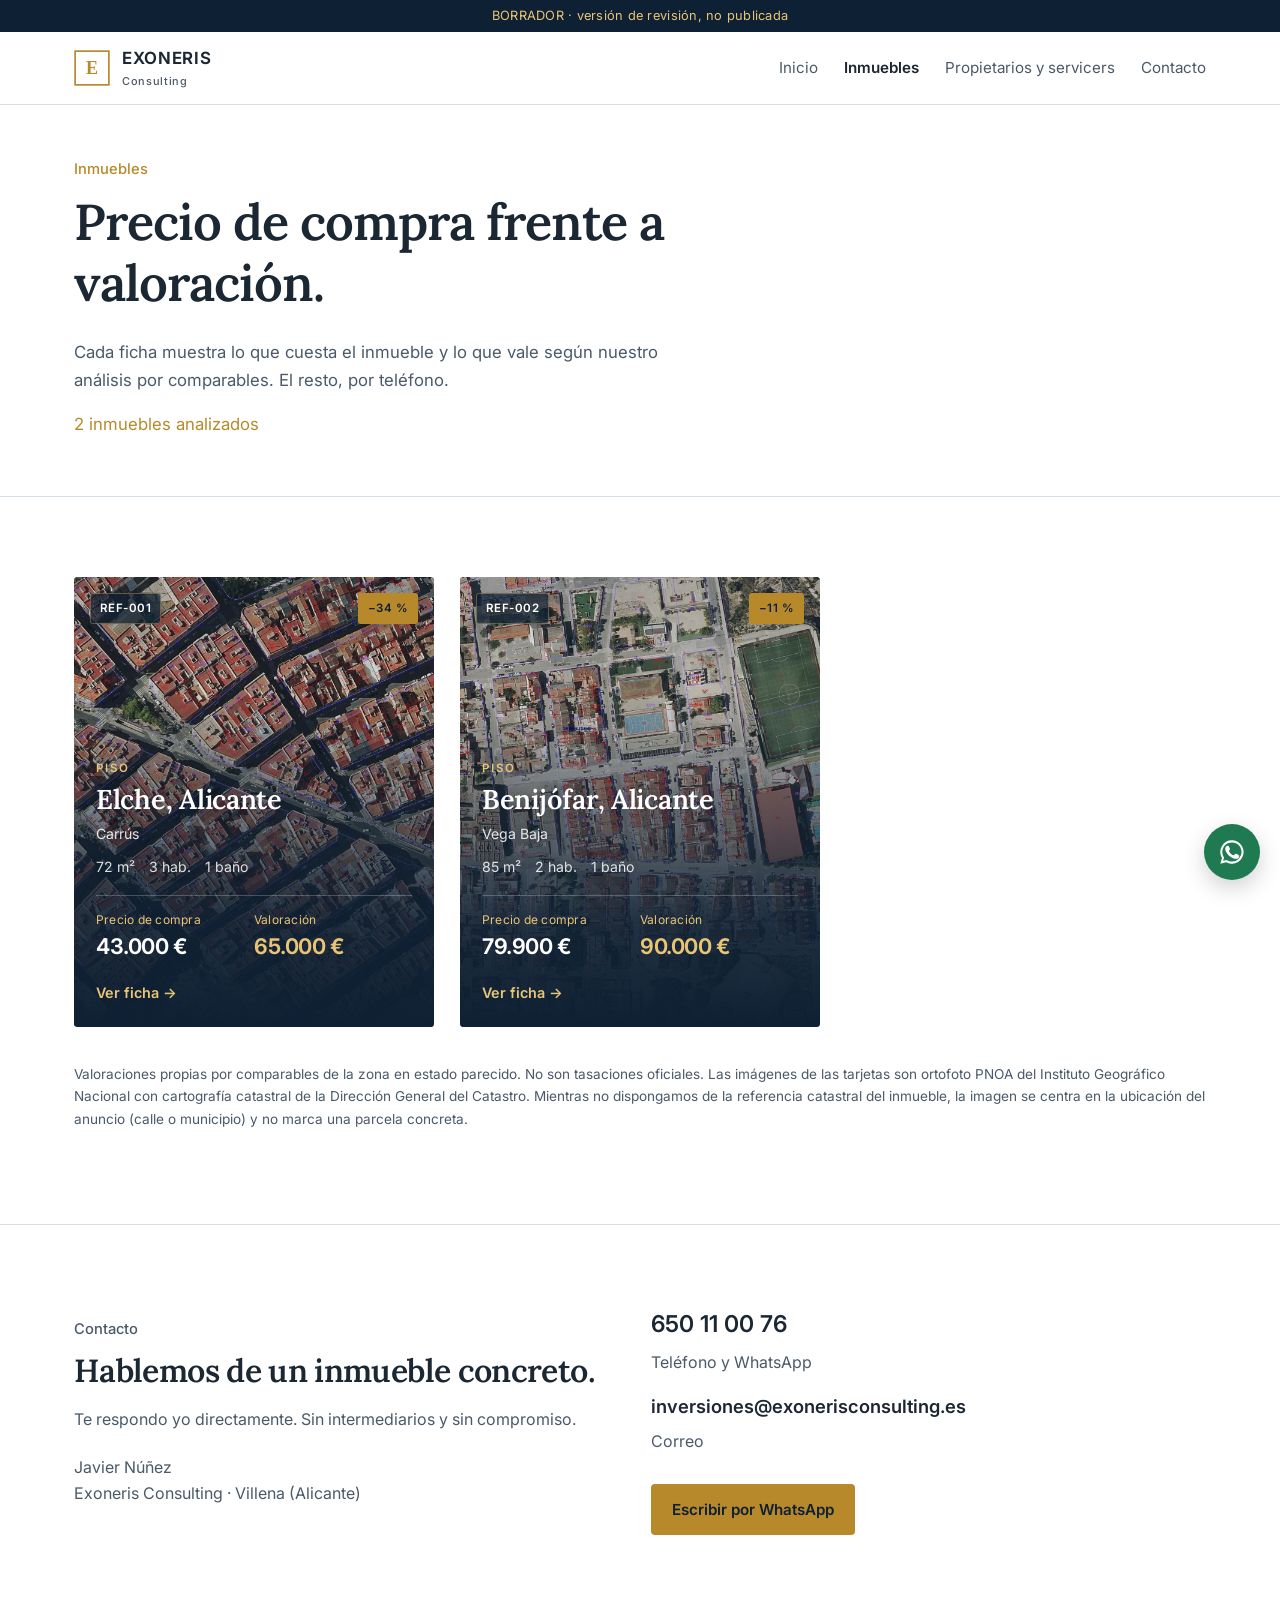
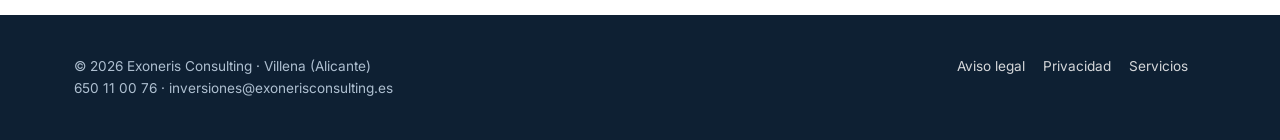
==== commit 17c2c2d7: "Inmuebles v6: tarjetas a pantalla completa con ortofoto PNOA y cartografía catastral. Las portadas u" ====
--- a/inmuebles.html
+++ b/inmuebles.html
@@ -18,7 +18,7 @@
 </div></header>
 <main>
 
-<section class="hero" style="padding:72px 0 64px"><div class="wrap">
+<section class="hero" style="padding:52px 0 40px"><div class="wrap">
   <span class="eyebrow" style="color:var(--gold)">Inmuebles</span>
   <h1>Precio de compra frente a valoración.</h1>
   <p class="lead">Cada ficha muestra lo que cuesta el inmueble y lo que vale según nuestro análisis por comparables. El resto, por teléfono.</p>
@@ -26,7 +26,7 @@
 </div></section>
 <section><div class="wrap">
   <div class="props" id="lista"><div class="empty">Cargando…</div></div>
-  <p class="muted" style="font-size:.85rem;margin-top:36px">Valoraciones propias por comparables de la zona en estado parecido. No son tasaciones oficiales. Ubicación orientativa a nivel de municipio o barrio.</p>
+  <p class="muted" style="font-size:.85rem;margin-top:36px">Valoraciones propias por comparables de la zona en estado parecido. No son tasaciones oficiales. Las imágenes de las tarjetas son ortofoto PNOA del Instituto Geográfico Nacional con cartografía catastral de la Dirección General del Catastro. Mientras no dispongamos de la referencia catastral del inmueble, la imagen se centra en la ubicación del anuncio (calle o municipio) y no marca una parcela concreta.</p>
 </div></section>
 <section class="contact" id="contacto"><div class="wrap grid-2">
   <div><span class="eyebrow">Contacto</span><h2>Hablemos de un inmueble concreto.</h2>
--- a/assets/css/style.css
+++ b/assets/css/style.css
@@ -103,37 +103,90 @@
 .zona li{display:flex;justify-content:space-between;padding:16px 0;border-bottom:1px solid var(--line);font-family:var(--sans);font-size:1.15rem;color:var(--ink);font-weight:550}
 .zona li span{font-family:var(--sans);font-size:.85rem;color:var(--muted);align-self:center;font-weight:400}
 
-/* Tarjetas de inmuebles */
-.props{display:grid;grid-template-columns:repeat(auto-fill,minmax(330px,1fr));gap:26px}
-.prop{background:var(--white);border:1px solid var(--line);border-radius:var(--radius);overflow:hidden;display:flex;flex-direction:column;text-decoration:none;color:inherit;transition:box-shadow .2s}
-.prop:hover{box-shadow:0 10px 28px rgba(14,32,51,.10)}
-.prop .ph{aspect-ratio:16/10;background:#2a2c2f;position:relative;overflow:hidden}
-.prop .ph img{width:100%;height:100%;object-fit:cover}
-.badge{position:absolute;top:14px;left:14px;background:rgba(251,250,247,.94);color:var(--ink);font-size:.75rem;letter-spacing:.02em;padding:5px 9px;border-radius:3px;font-weight:600}
-.badge.disc{left:auto;right:14px;background:var(--ink);color:#fff}
-.prop .body{padding:22px 24px 24px;display:flex;flex-direction:column;flex:1}
-.prop .loc{font-size:.85rem;letter-spacing:0;text-transform:none;color:var(--muted)}
-.prop h3{margin:.3em 0 .6em}
-.specs{display:flex;gap:16px;flex-wrap:wrap;font-size:.88rem;color:var(--muted);margin-bottom:18px}
-.prices{display:grid;grid-template-columns:1fr 1fr;border-top:1px solid var(--line);padding-top:16px;margin-top:auto}
-.prices div{font-size:.78rem;letter-spacing:0;text-transform:none;color:var(--muted)}
-.prices strong{display:block;font-family:var(--sans);font-size:1.35rem;font-weight:650;color:var(--ink);letter-spacing:-.02em;text-transform:none}
-.prices .val strong{color:var(--accent)}
-.prop .more{margin-top:18px;font-size:.9rem;font-weight:600;letter-spacing:0;color:var(--ink);text-transform:none}
+/* Tarjetas de inmuebles: imagen a pantalla completa + datos encima */
+.props{display:grid;grid-template-columns:repeat(auto-fill,minmax(min(100%,320px),1fr));gap:26px;min-width:0}
+.prop{
+  position:relative;
+  background:#0e2033;
+  border:0;
+  border-radius:var(--radius);
+  overflow:hidden;
+  display:flex;
+  flex-direction:column;
+  text-decoration:none;
+  color:#fff;
+  min-width:0;
+  max-width:100%;
+  aspect-ratio:4/5;
+  transition:box-shadow .25s ease;
+}
+.prop:hover{box-shadow:0 18px 40px rgba(14,32,51,.28)}
+.prop .ph{position:absolute;inset:0;aspect-ratio:auto;background:#0e2033;overflow:hidden}
+.prop .ph img{width:100%;height:100%;object-fit:cover;object-position:center}
+.prop .ph::after{
+  content:"";
+  position:absolute;inset:0;
+  background:linear-gradient(180deg,
+    rgba(14,32,51,.20) 0%,
+    rgba(14,32,51,.10) 26%,
+    rgba(14,32,51,.52) 54%,
+    rgba(14,32,51,.88) 76%,
+    #0e2033 100%);
+  pointer-events:none;
+}
+.badge{
+  position:absolute;top:16px;left:16px;z-index:2;
+  background:rgba(14,32,51,.72);
+  color:#fff;
+  border:1px solid rgba(232,196,119,.35);
+  font-size:.72rem;letter-spacing:.04em;padding:5px 9px;border-radius:3px;font-weight:600
+}
+.badge.disc{
+  left:auto;right:16px;
+  background:#b8892b;color:#0e2033;border-color:transparent
+}
+.prop .body{
+  position:relative;z-index:2;
+  margin-top:auto;
+  padding:28px 22px 22px;
+  display:flex;flex-direction:column;flex:0 0 auto;
+  background:transparent;color:#fff
+}
+.prop .tipo{
+  display:block;
+  font-size:.72rem;
+  letter-spacing:.16em;
+  text-transform:uppercase;
+  color:#e8c477;
+  font-weight:600;
+  margin:0 0 .4em;
+  text-shadow:0 1px 14px rgba(14,32,51,.55)
+}
+.prop h3{margin:0 0 .2em;color:#fff;font-size:clamp(1.35rem,2.4vw,1.7rem);text-shadow:0 1px 16px rgba(14,32,51,.45)}
+.prop .loc{font-size:.88rem;letter-spacing:0;text-transform:none;color:rgba(255,255,255,.88);margin:0 0 .75em;text-shadow:0 1px 12px rgba(14,32,51,.45)}
+.prop .specs{text-shadow:0 1px 12px rgba(14,32,51,.4)}
+.specs{display:flex;gap:14px;flex-wrap:wrap;font-size:.88rem;color:rgba(255,255,255,.86);margin-bottom:16px}
+.prices{display:grid;grid-template-columns:1fr 1fr;border-top:1px solid rgba(255,255,255,.22);padding-top:14px;margin-top:auto}
+.prices div{font-size:.75rem;letter-spacing:.02em;text-transform:none;color:#e8c477}
+.prices strong{display:block;font-family:var(--sans);font-size:clamp(1.15rem,2vw,1.35rem);font-weight:650;color:#fff;letter-spacing:-.02em;text-transform:none}
+.prices .val strong{color:#e8c477}
+.prop .more{margin-top:16px;font-size:.9rem;font-weight:600;letter-spacing:0;color:#e8c477;text-transform:none}
 
 /* Ficha */
 .ficha-top{padding-top:44px;padding-bottom:24px}
 .crumbs{font-size:.85rem;color:var(--muted);margin-bottom:18px}
 .crumbs a{color:var(--muted)}
 .ficha{display:grid;grid-template-columns:1.45fr 1fr;gap:44px;align-items:start;padding-bottom:88px}
-.gallery .main{aspect-ratio:16/10;background:#2a2c2f;border-radius:var(--radius);overflow:hidden}
-.gallery .main img{width:100%;height:100%;object-fit:cover}
+.gallery .main{aspect-ratio:16/9;background:#0e2033;border-radius:var(--radius);overflow:hidden;position:relative}
+.gallery .main img{width:100%;height:100%;object-fit:cover;object-position:center}
+.foto-nota{font-size:.82rem;color:var(--muted);margin:12px 0 0;line-height:1.5;max-width:46em}
 .thumbs{display:grid;grid-template-columns:repeat(5,1fr);gap:8px;margin-top:8px}
 .thumbs button{padding:0;border:2px solid transparent;border-radius:4px;overflow:hidden;cursor:pointer;aspect-ratio:16/10;background:none}
 .thumbs button.on{border-color:var(--ink)}
 .thumbs img{width:100%;height:100%;object-fit:cover}
 .panel{background:var(--white);border:1px solid var(--line);border-radius:var(--radius);padding:30px;position:sticky;top:96px}
-.panel .ref{font-size:.8rem;letter-spacing:.02em;color:var(--muted);font-weight:600}
+.panel .ref{font-size:.78rem;letter-spacing:.12em;text-transform:uppercase;color:var(--gold);font-weight:600}
+.panel .tipo{display:block;font-size:.72rem;letter-spacing:.16em;text-transform:uppercase;color:var(--gold);font-weight:600;margin:10px 0 4px}
 .compare{margin:22px 0;border:1px solid var(--line);border-radius:var(--radius);overflow:hidden}
 .compare .row{display:flex;justify-content:space-between;align-items:baseline;padding:16px 18px;border-bottom:1px solid var(--line)}
 .compare .row:last-child{border-bottom:none}
